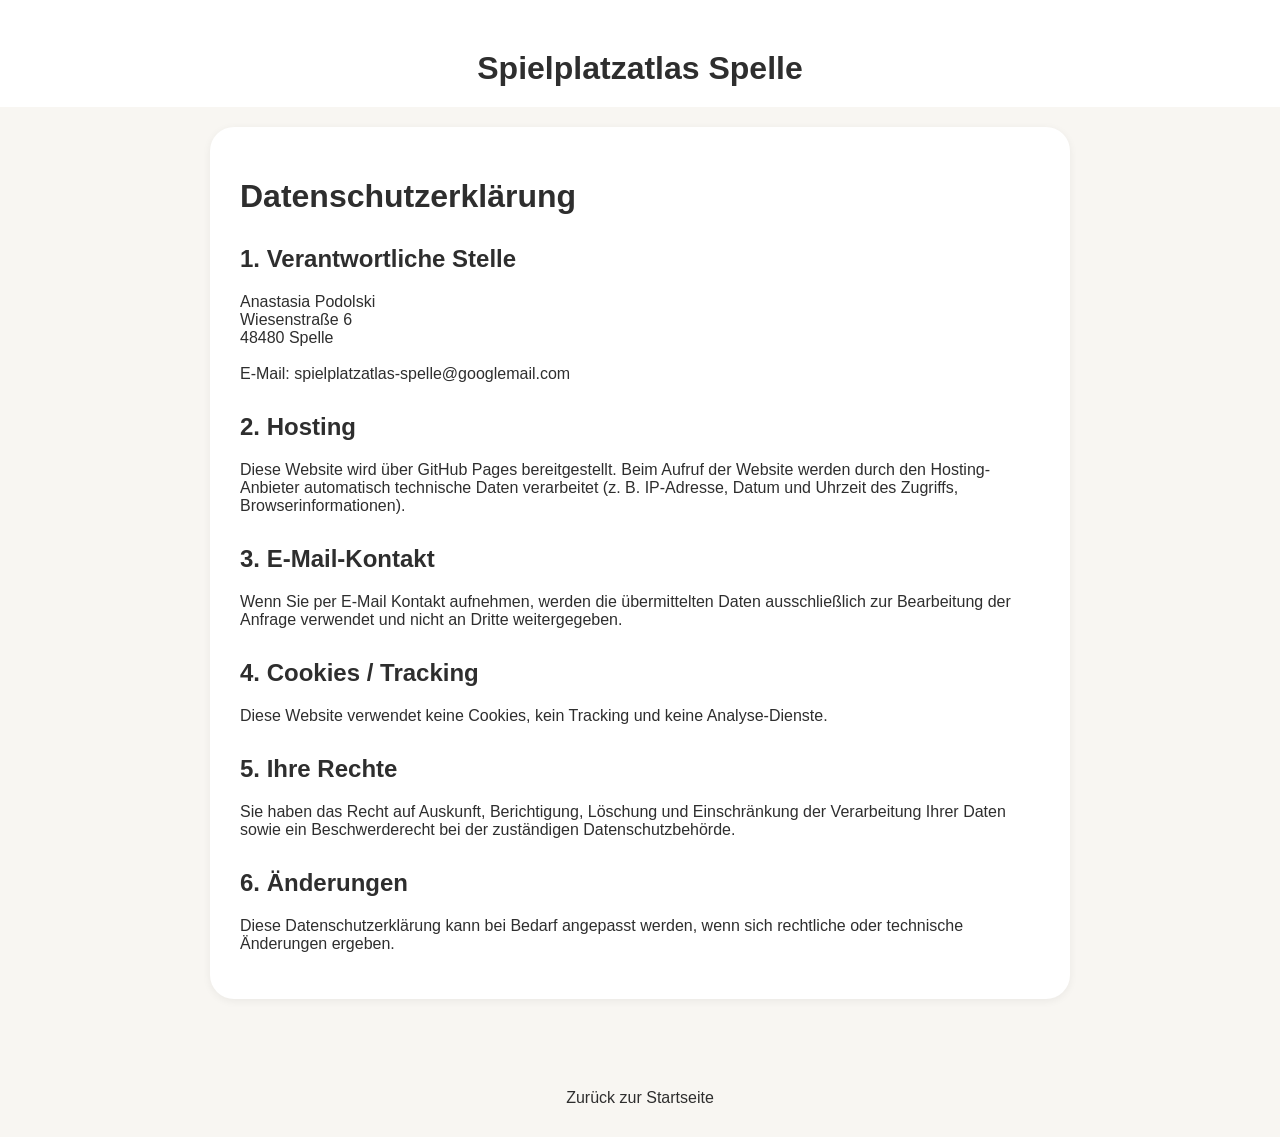
==== datenschutz.html @ 929f69ef "Update datenschutz.html" ====
<!DOCTYPE html><html lang="de">
<head>
<meta charset="UTF-8">
<meta name="viewport" content="width=device-width, initial-scale=1.0">
<title>Datenschutz | Spielplatzatlas Spelle</title><style>
body {
  margin: 0;
  font-family: Arial, sans-serif;
  background: #f8f6f2;
  color: #2e2e2e;
}

.hero {
  text-align: center;
  padding: 50px 20px 20px;
  background: white;
}

.hero h1 {
  margin: 0;
}

.cards {
  max-width: 900px;
  margin: 0 auto;
  padding: 20px;
  box-sizing: border-box;
}

.card {
  background: white;
  border-radius: 24px;
  padding: 30px;
  box-shadow: 0 2px 8px rgba(0,0,0,0.06);
  margin-bottom: 40px;
}

h2 {
  margin-top: 30px;
}

a {
  color: #2e2e2e;
}

.footer {
  text-align: center;
  padding: 30px;
}

.footer a {
  text-decoration: none;
  margin: 0 10px;
}
</style></head><body><div class="hero">
  <h1>Spielplatzatlas Spelle</h1>
</div><div class="cards">
  <div class="card"><h1>Datenschutzerklärung</h1>

<h2>1. Verantwortliche Stelle</h2>
<p>
  Anastasia Podolski<br>
  Wiesenstraße 6<br>
  48480 Spelle<br><br>
  E-Mail: spielplatzatlas-spelle@googlemail.com
</p>

<h2>2. Hosting</h2>
<p>
  Diese Website wird über GitHub Pages bereitgestellt. Beim Aufruf der Website werden durch den Hosting-Anbieter automatisch technische Daten verarbeitet (z. B. IP-Adresse, Datum und Uhrzeit des Zugriffs, Browserinformationen).
</p>

<h2>3. E-Mail-Kontakt</h2>
<p>
  Wenn Sie per E-Mail Kontakt aufnehmen, werden die übermittelten Daten ausschließlich zur Bearbeitung der Anfrage verwendet und nicht an Dritte weitergegeben.
</p>

<h2>4. Cookies / Tracking</h2>
<p>
  Diese Website verwendet keine Cookies, kein Tracking und keine Analyse-Dienste.
</p>

<h2>5. Ihre Rechte</h2>
<p>
  Sie haben das Recht auf Auskunft, Berichtigung, Löschung und Einschränkung der Verarbeitung Ihrer Daten sowie ein Beschwerderecht bei der zuständigen Datenschutzbehörde.
</p>

<h2>6. Änderungen</h2>
<p>
  Diese Datenschutzerklärung kann bei Bedarf angepasst werden, wenn sich rechtliche oder technische Änderungen ergeben.
</p>

  </div>
</div><div class="footer">
  <a href="index.html">Zurück zur Startseite</a>
</div></body>
</html>
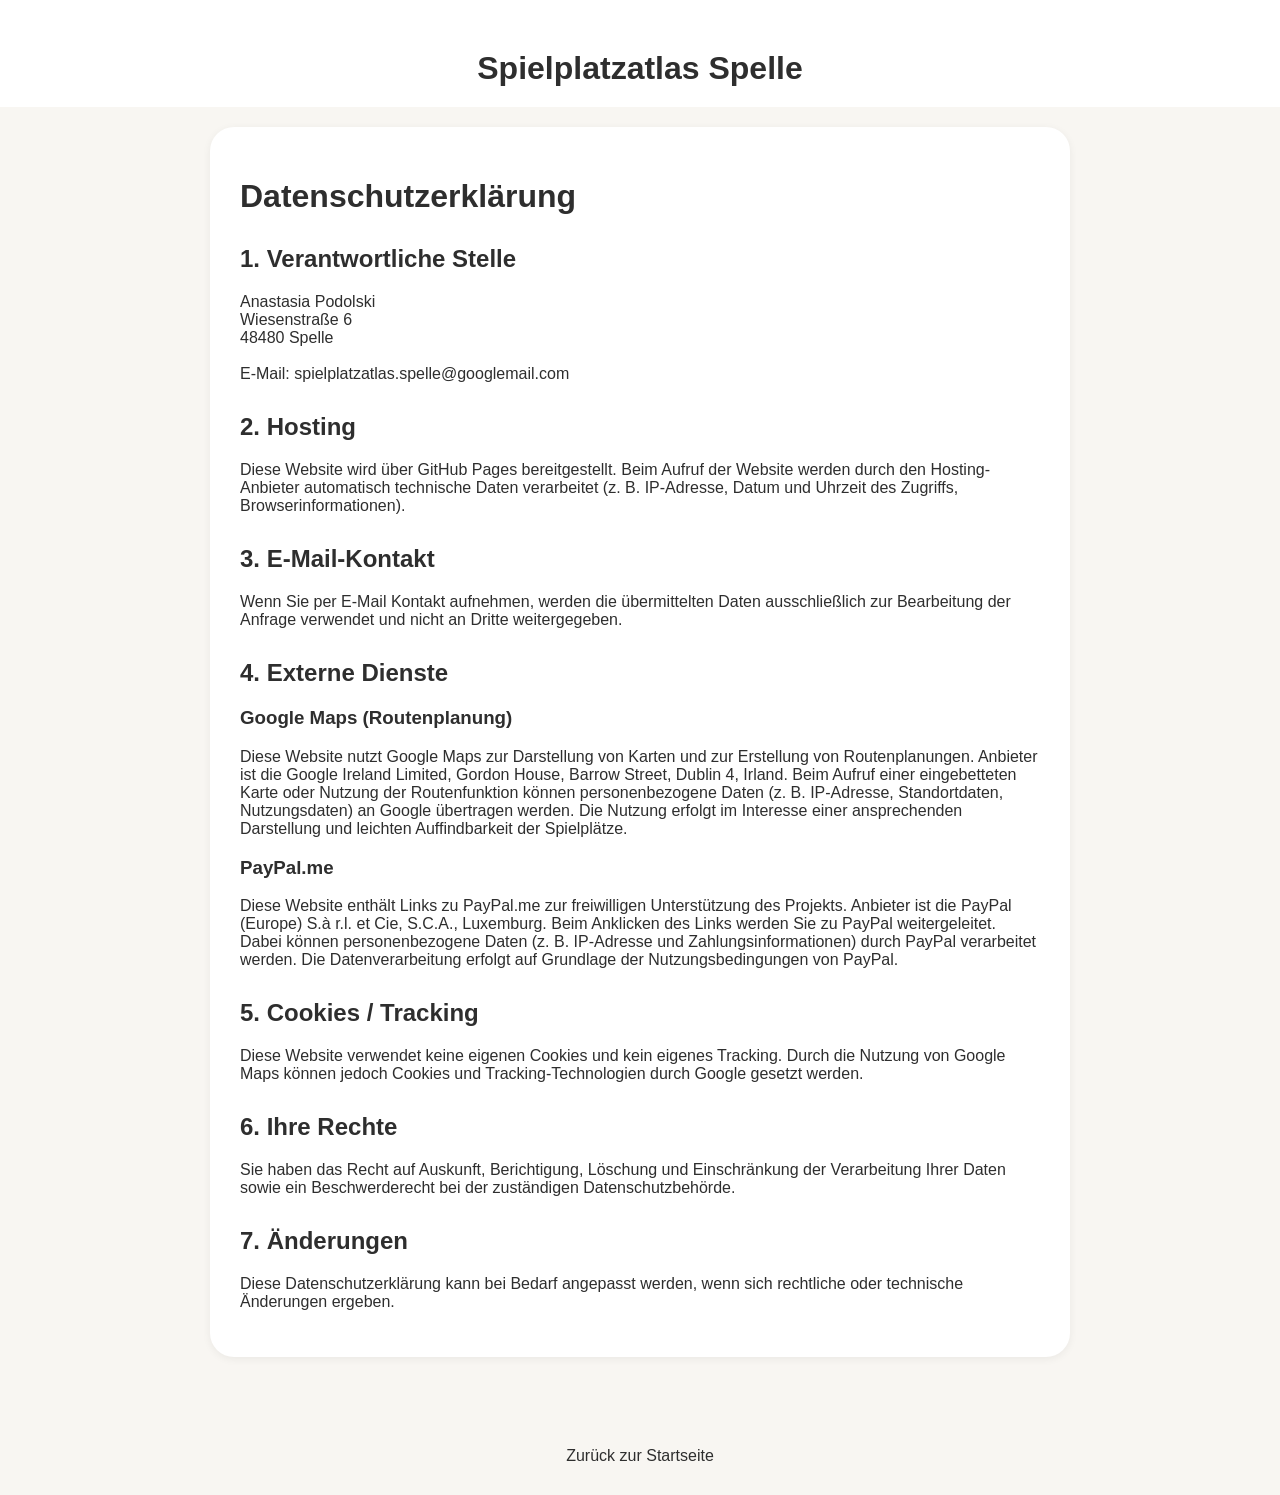
==== commit a893ebd6: "Add files via upload" ====
--- a/datenschutz.html
+++ b/datenschutz.html
@@ -2,7 +2,8 @@
 <head>
 <meta charset="UTF-8">
 <meta name="viewport" content="width=device-width, initial-scale=1.0">
-<title>Datenschutz | Spielplatzatlas Spelle</title><style>
+<title>Datenschutz | Spielplatzatlas Spelle</title>
+<style>
 body {
   margin: 0;
   font-family: Arial, sans-serif;
@@ -52,46 +53,75 @@
   text-decoration: none;
   margin: 0 10px;
 }
-</style></head><body><div class="hero">
+</style>
+</head>
+
+<body>
+
+<div class="hero">
   <h1>Spielplatzatlas Spelle</h1>
-</div><div class="cards">
-  <div class="card"><h1>Datenschutzerklärung</h1>
+</div>
 
-<h2>1. Verantwortliche Stelle</h2>
-<p>
-  Anastasia Podolski<br>
-  Wiesenstraße 6<br>
-  48480 Spelle<br><br>
-  E-Mail: spielplatzatlas-spelle@googlemail.com
-</p>
+<div class="cards">
+  <div class="card">
 
-<h2>2. Hosting</h2>
-<p>
-  Diese Website wird über GitHub Pages bereitgestellt. Beim Aufruf der Website werden durch den Hosting-Anbieter automatisch technische Daten verarbeitet (z. B. IP-Adresse, Datum und Uhrzeit des Zugriffs, Browserinformationen).
-</p>
+    <h1>Datenschutzerklärung</h1>
 
-<h2>3. E-Mail-Kontakt</h2>
-<p>
-  Wenn Sie per E-Mail Kontakt aufnehmen, werden die übermittelten Daten ausschließlich zur Bearbeitung der Anfrage verwendet und nicht an Dritte weitergegeben.
-</p>
+    <h2>1. Verantwortliche Stelle</h2>
+    <p>
+      Anastasia Podolski<br>
+      Wiesenstraße 6<br>
+      48480 Spelle<br><br>
+      E-Mail: spielplatzatlas.spelle@googlemail.com
+    </p>
 
-<h2>4. Cookies / Tracking</h2>
-<p>
-  Diese Website verwendet keine Cookies, kein Tracking und keine Analyse-Dienste.
-</p>
+    <h2>2. Hosting</h2>
+    <p>
+      Diese Website wird über GitHub Pages bereitgestellt. Beim Aufruf der Website werden durch den Hosting-Anbieter automatisch technische Daten verarbeitet (z. B. IP-Adresse, Datum und Uhrzeit des Zugriffs, Browserinformationen).
+    </p>
 
-<h2>5. Ihre Rechte</h2>
-<p>
-  Sie haben das Recht auf Auskunft, Berichtigung, Löschung und Einschränkung der Verarbeitung Ihrer Daten sowie ein Beschwerderecht bei der zuständigen Datenschutzbehörde.
-</p>
+    <h2>3. E-Mail-Kontakt</h2>
+    <p>
+      Wenn Sie per E-Mail Kontakt aufnehmen, werden die übermittelten Daten ausschließlich zur Bearbeitung der Anfrage verwendet und nicht an Dritte weitergegeben.
+    </p>
 
-<h2>6. Änderungen</h2>
-<p>
-  Diese Datenschutzerklärung kann bei Bedarf angepasst werden, wenn sich rechtliche oder technische Änderungen ergeben.
-</p>
+    <h2>4. Externe Dienste</h2>
+
+    <h3>Google Maps (Routenplanung)</h3>
+    <p>
+      Diese Website nutzt Google Maps zur Darstellung von Karten und zur Erstellung von Routenplanungen. Anbieter ist die Google Ireland Limited, Gordon House, Barrow Street, Dublin 4, Irland.
+      Beim Aufruf einer eingebetteten Karte oder Nutzung der Routenfunktion können personenbezogene Daten (z. B. IP-Adresse, Standortdaten, Nutzungsdaten) an Google übertragen werden.
+      Die Nutzung erfolgt im Interesse einer ansprechenden Darstellung und leichten Auffindbarkeit der Spielplätze.
+    </p>
+
+    <h3>PayPal.me</h3>
+    <p>
+      Diese Website enthält Links zu PayPal.me zur freiwilligen Unterstützung des Projekts. Anbieter ist die PayPal (Europe) S.à r.l. et Cie, S.C.A., Luxemburg.
+      Beim Anklicken des Links werden Sie zu PayPal weitergeleitet. Dabei können personenbezogene Daten (z. B. IP-Adresse und Zahlungsinformationen) durch PayPal verarbeitet werden.
+      Die Datenverarbeitung erfolgt auf Grundlage der Nutzungsbedingungen von PayPal.
+    </p>
+
+    <h2>5. Cookies / Tracking</h2>
+    <p>
+      Diese Website verwendet keine eigenen Cookies und kein eigenes Tracking. Durch die Nutzung von Google Maps können jedoch Cookies und Tracking-Technologien durch Google gesetzt werden.
+    </p>
+
+    <h2>6. Ihre Rechte</h2>
+    <p>
+      Sie haben das Recht auf Auskunft, Berichtigung, Löschung und Einschränkung der Verarbeitung Ihrer Daten sowie ein Beschwerderecht bei der zuständigen Datenschutzbehörde.
+    </p>
+
+    <h2>7. Änderungen</h2>
+    <p>
+      Diese Datenschutzerklärung kann bei Bedarf angepasst werden, wenn sich rechtliche oder technische Änderungen ergeben.
+    </p>
 
   </div>
-</div><div class="footer">
+</div>
+
+<div class="footer">
   <a href="index.html">Zurück zur Startseite</a>
-</div></body>
+</div>
+
+</body>
 </html>
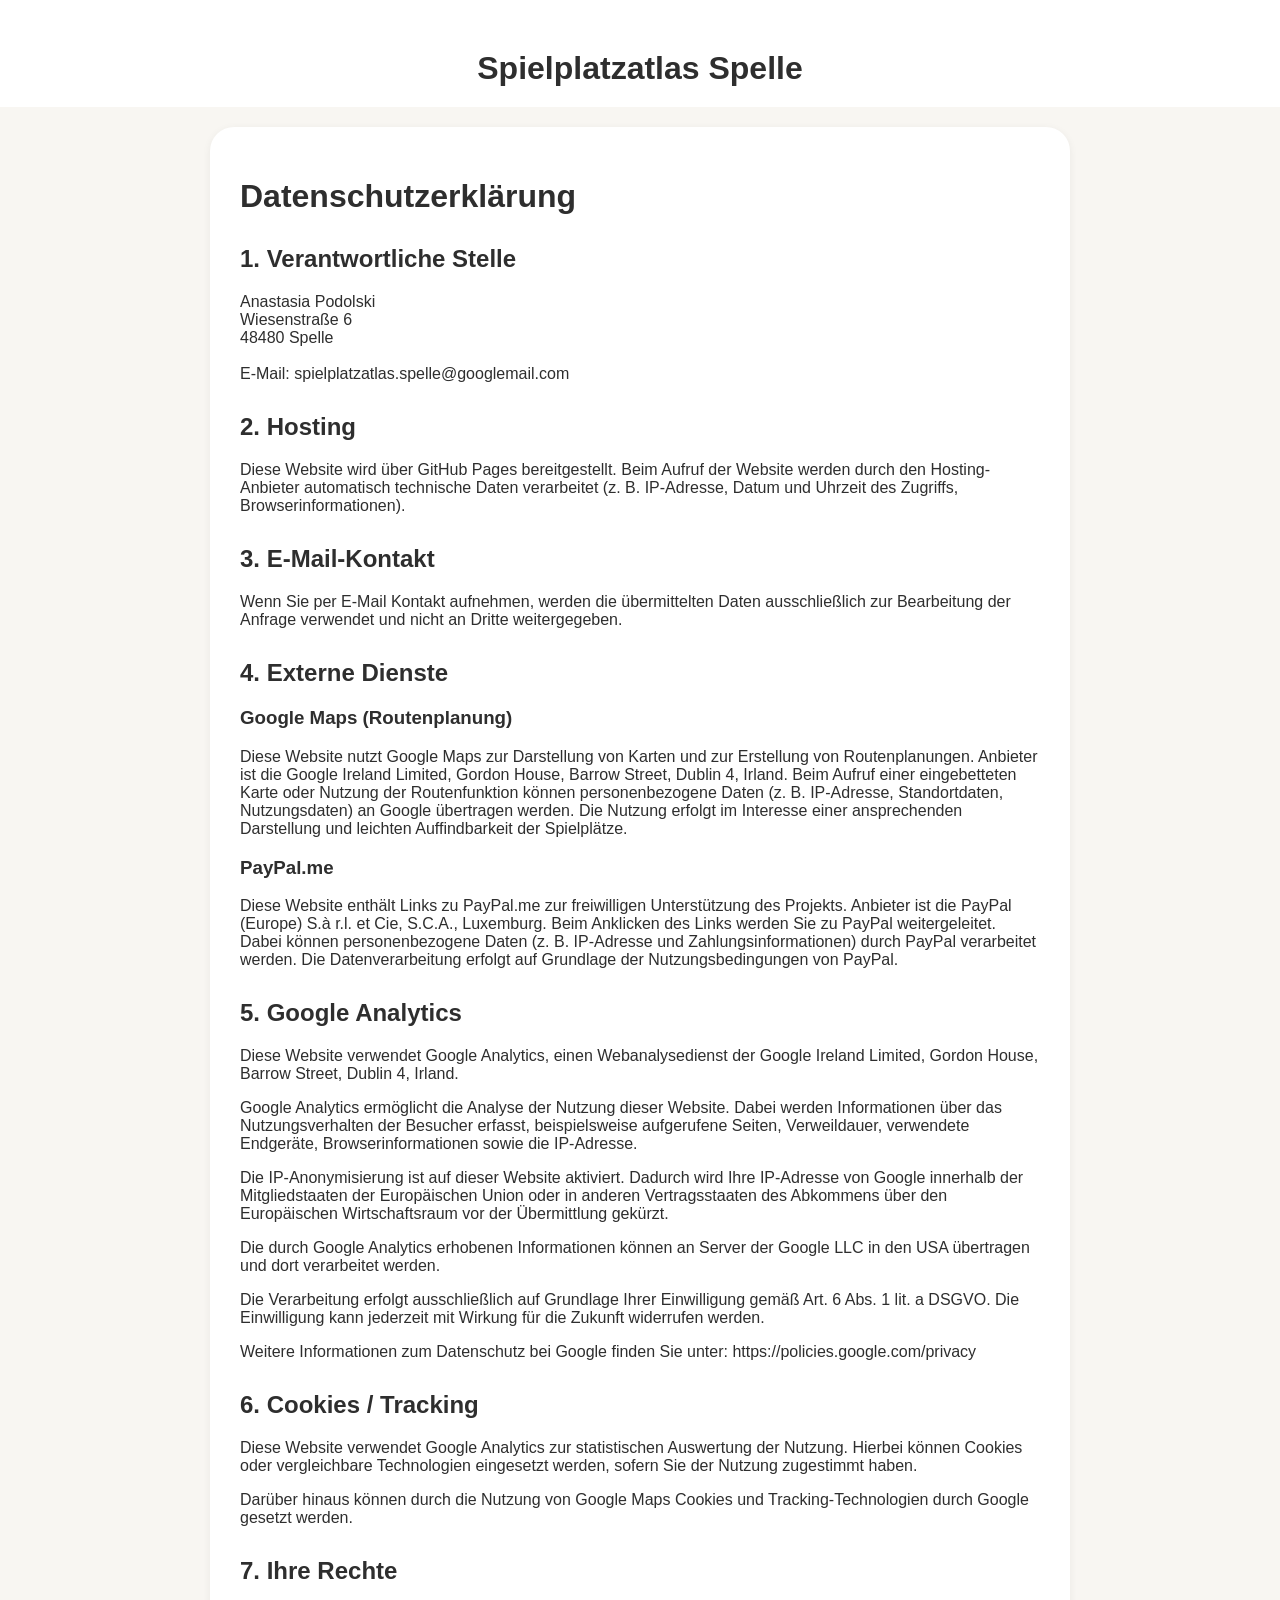
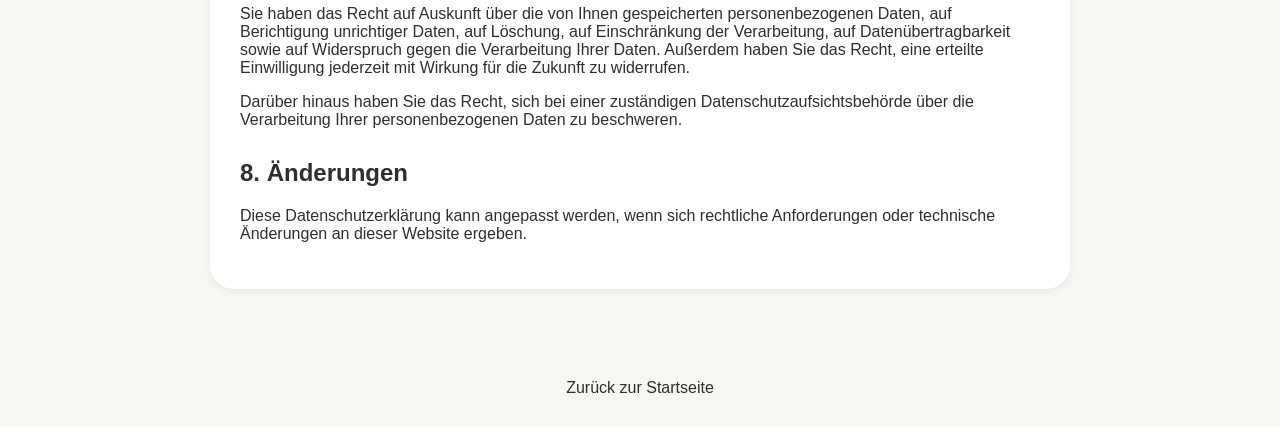
==== commit 5fbfcf88: "Add files via upload Das schutzerklärung ergänzt und Google Analytics" ====
--- a/datenschutz.html
+++ b/datenschutz.html
@@ -101,20 +101,54 @@
       Die Datenverarbeitung erfolgt auf Grundlage der Nutzungsbedingungen von PayPal.
     </p>
 
-    <h2>5. Cookies / Tracking</h2>
-    <p>
-      Diese Website verwendet keine eigenen Cookies und kein eigenes Tracking. Durch die Nutzung von Google Maps können jedoch Cookies und Tracking-Technologien durch Google gesetzt werden.
-    </p>
+    <h2>5. Google Analytics</h2>
+<p>
+  Diese Website verwendet Google Analytics, einen Webanalysedienst der Google Ireland Limited, Gordon House, Barrow Street, Dublin 4, Irland.
+</p>
 
-    <h2>6. Ihre Rechte</h2>
-    <p>
-      Sie haben das Recht auf Auskunft, Berichtigung, Löschung und Einschränkung der Verarbeitung Ihrer Daten sowie ein Beschwerderecht bei der zuständigen Datenschutzbehörde.
-    </p>
+<p>
+  Google Analytics ermöglicht die Analyse der Nutzung dieser Website. Dabei werden Informationen über das Nutzungsverhalten der Besucher erfasst, beispielsweise aufgerufene Seiten, Verweildauer, verwendete Endgeräte, Browserinformationen sowie die IP-Adresse.
+</p>
 
-    <h2>7. Änderungen</h2>
-    <p>
-      Diese Datenschutzerklärung kann bei Bedarf angepasst werden, wenn sich rechtliche oder technische Änderungen ergeben.
-    </p>
+<p>
+  Die IP-Anonymisierung ist auf dieser Website aktiviert. Dadurch wird Ihre IP-Adresse von Google innerhalb der Mitgliedstaaten der Europäischen Union oder in anderen Vertragsstaaten des Abkommens über den Europäischen Wirtschaftsraum vor der Übermittlung gekürzt.
+</p>
+
+<p>
+  Die durch Google Analytics erhobenen Informationen können an Server der Google LLC in den USA übertragen und dort verarbeitet werden.
+</p>
+
+<p>
+  Die Verarbeitung erfolgt ausschließlich auf Grundlage Ihrer Einwilligung gemäß Art. 6 Abs. 1 lit. a DSGVO. Die Einwilligung kann jederzeit mit Wirkung für die Zukunft widerrufen werden.
+</p>
+
+<p>
+  Weitere Informationen zum Datenschutz bei Google finden Sie unter:
+  https://policies.google.com/privacy
+</p>
+
+<h2>6. Cookies / Tracking</h2>
+<p>
+  Diese Website verwendet Google Analytics zur statistischen Auswertung der Nutzung. Hierbei können Cookies oder vergleichbare Technologien eingesetzt werden, sofern Sie der Nutzung zugestimmt haben.
+</p>
+
+<p>
+  Darüber hinaus können durch die Nutzung von Google Maps Cookies und Tracking-Technologien durch Google gesetzt werden.
+</p>
+
+<h2>7. Ihre Rechte</h2>
+<p>
+  Sie haben das Recht auf Auskunft über die von Ihnen gespeicherten personenbezogenen Daten, auf Berichtigung unrichtiger Daten, auf Löschung, auf Einschränkung der Verarbeitung, auf Datenübertragbarkeit sowie auf Widerspruch gegen die Verarbeitung Ihrer Daten. Außerdem haben Sie das Recht, eine erteilte Einwilligung jederzeit mit Wirkung für die Zukunft zu widerrufen.
+</p>
+
+<p>
+  Darüber hinaus haben Sie das Recht, sich bei einer zuständigen Datenschutzaufsichtsbehörde über die Verarbeitung Ihrer personenbezogenen Daten zu beschweren.
+</p>
+
+<h2>8. Änderungen</h2>
+<p>
+  Diese Datenschutzerklärung kann angepasst werden, wenn sich rechtliche Anforderungen oder technische Änderungen an dieser Website ergeben.
+</p>
 
   </div>
 </div>
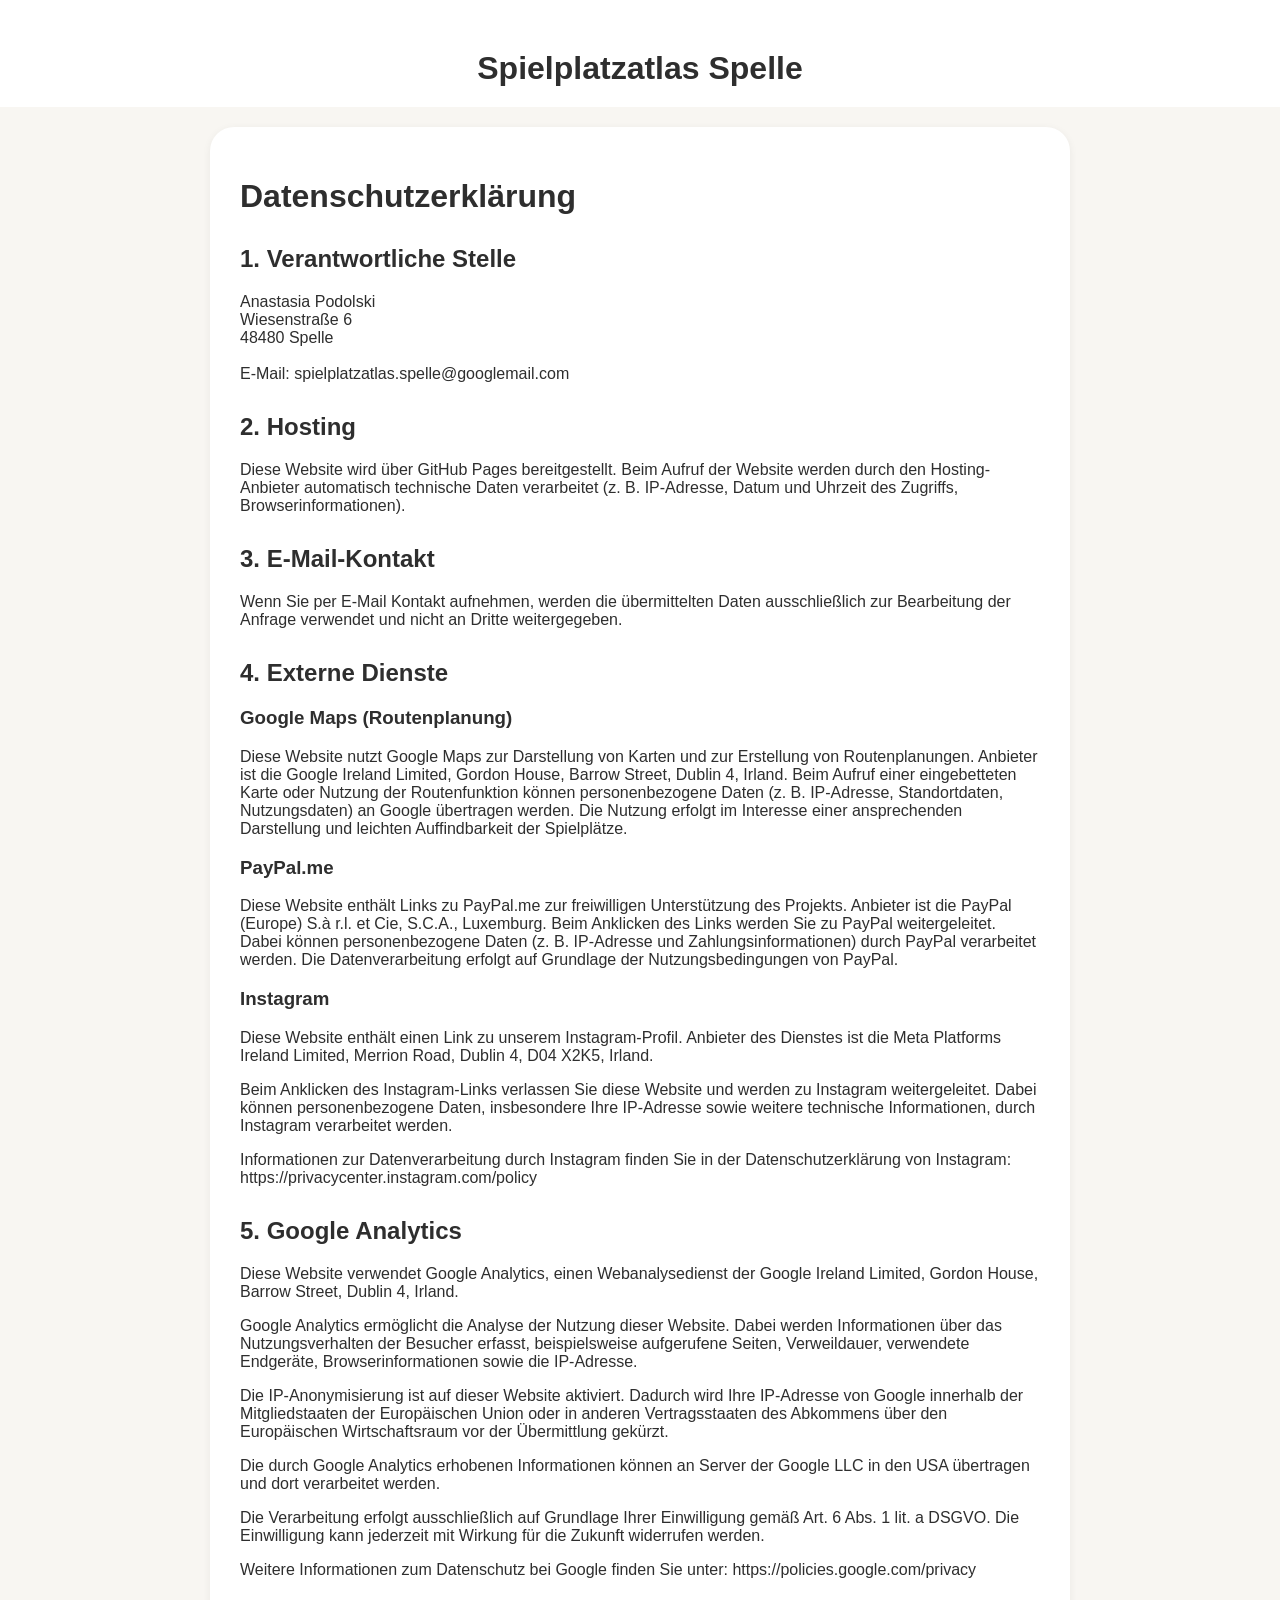
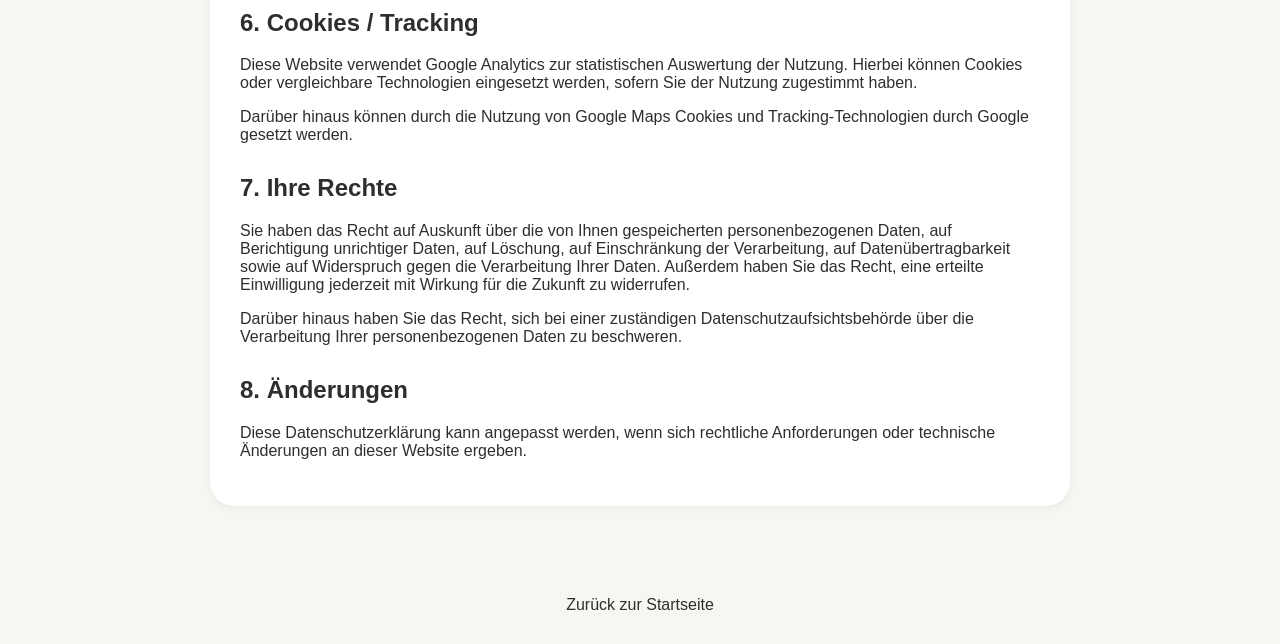
==== commit 8752257f: "Add files via upload Instagram Verlinkung" ====
--- a/datenschutz.html
+++ b/datenschutz.html
@@ -100,6 +100,26 @@
       Beim Anklicken des Links werden Sie zu PayPal weitergeleitet. Dabei können personenbezogene Daten (z. B. IP-Adresse und Zahlungsinformationen) durch PayPal verarbeitet werden.
       Die Datenverarbeitung erfolgt auf Grundlage der Nutzungsbedingungen von PayPal.
     </p>
+    
+    <h3>Instagram</h3>
+<p>
+  Diese Website enthält einen Link zu unserem Instagram-Profil.
+  Anbieter des Dienstes ist die Meta Platforms Ireland Limited,
+  Merrion Road, Dublin 4, D04 X2K5, Irland.
+</p>
+
+<p>
+  Beim Anklicken des Instagram-Links verlassen Sie diese Website
+  und werden zu Instagram weitergeleitet. Dabei können personenbezogene
+  Daten, insbesondere Ihre IP-Adresse sowie weitere technische Informationen,
+  durch Instagram verarbeitet werden.
+</p>
+
+<p>
+  Informationen zur Datenverarbeitung durch Instagram finden Sie in der
+  Datenschutzerklärung von Instagram:
+  https://privacycenter.instagram.com/policy
+</p>
 
     <h2>5. Google Analytics</h2>
 <p>
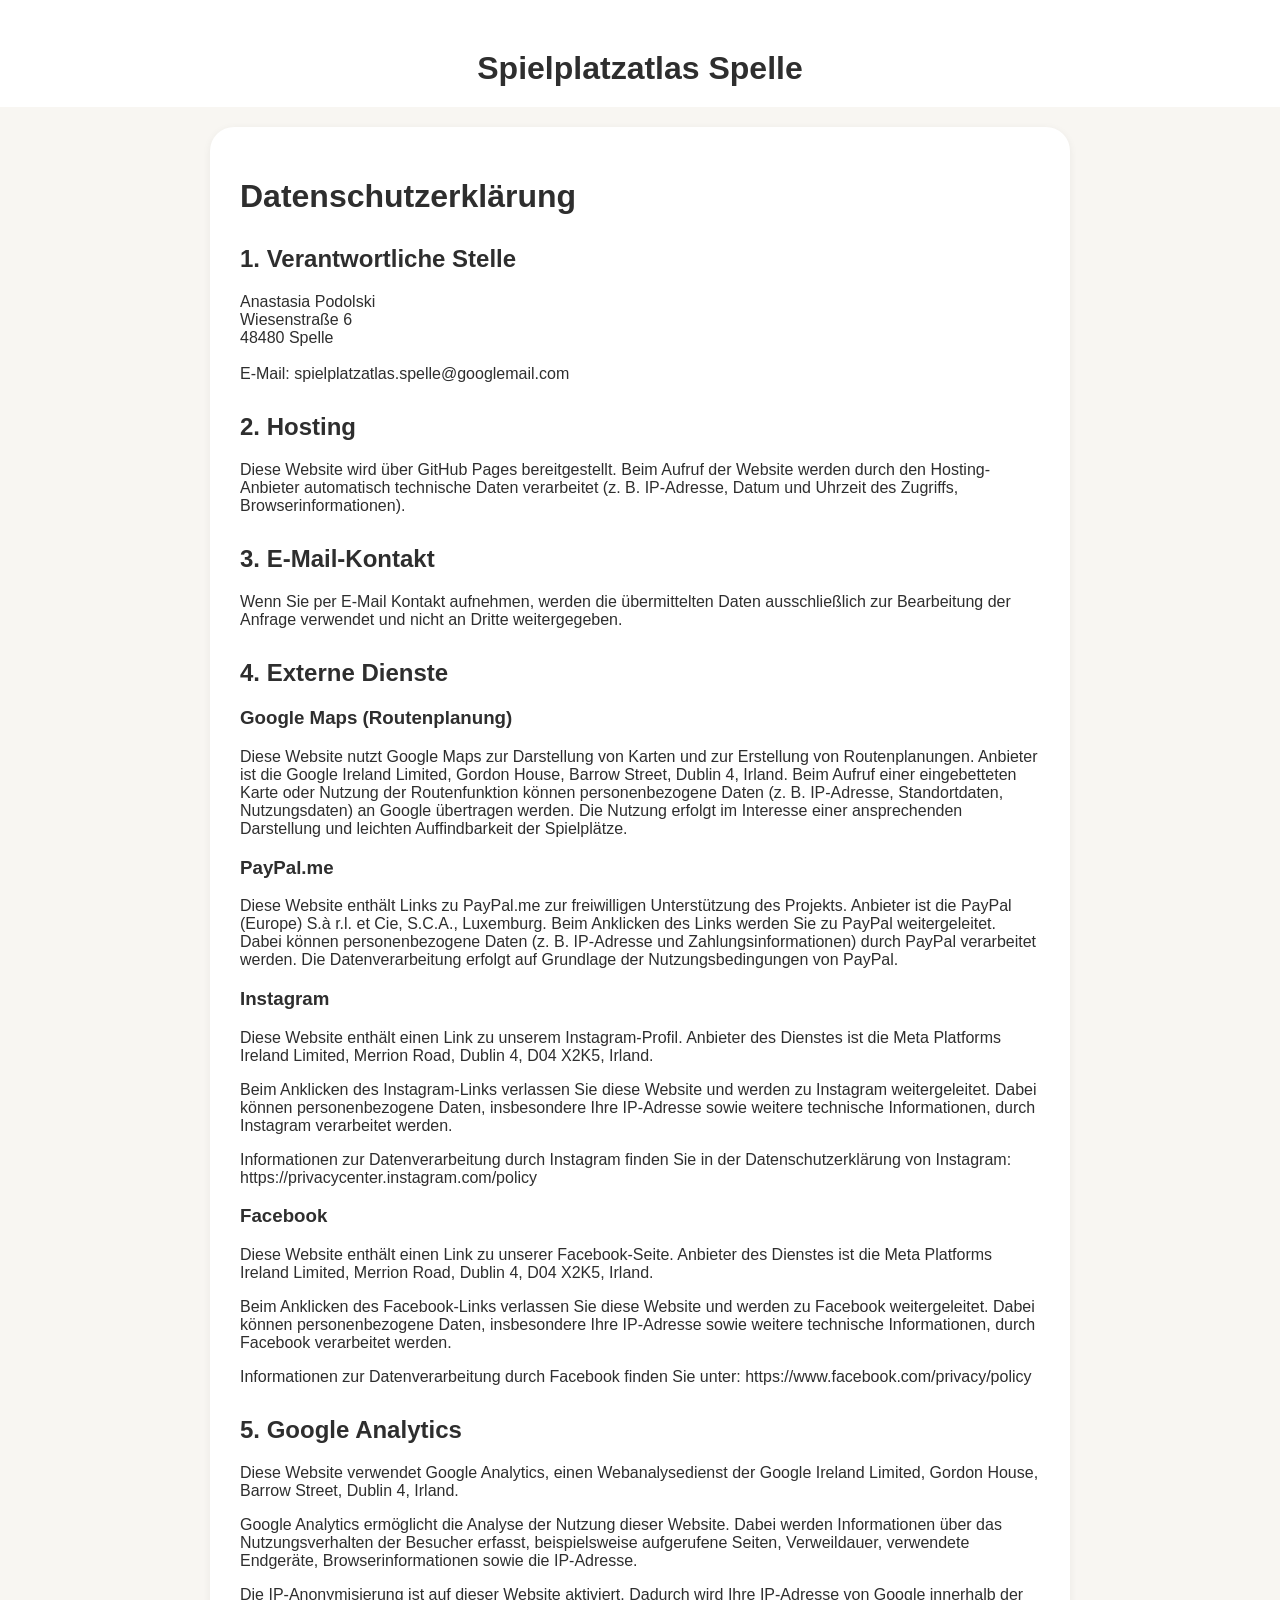
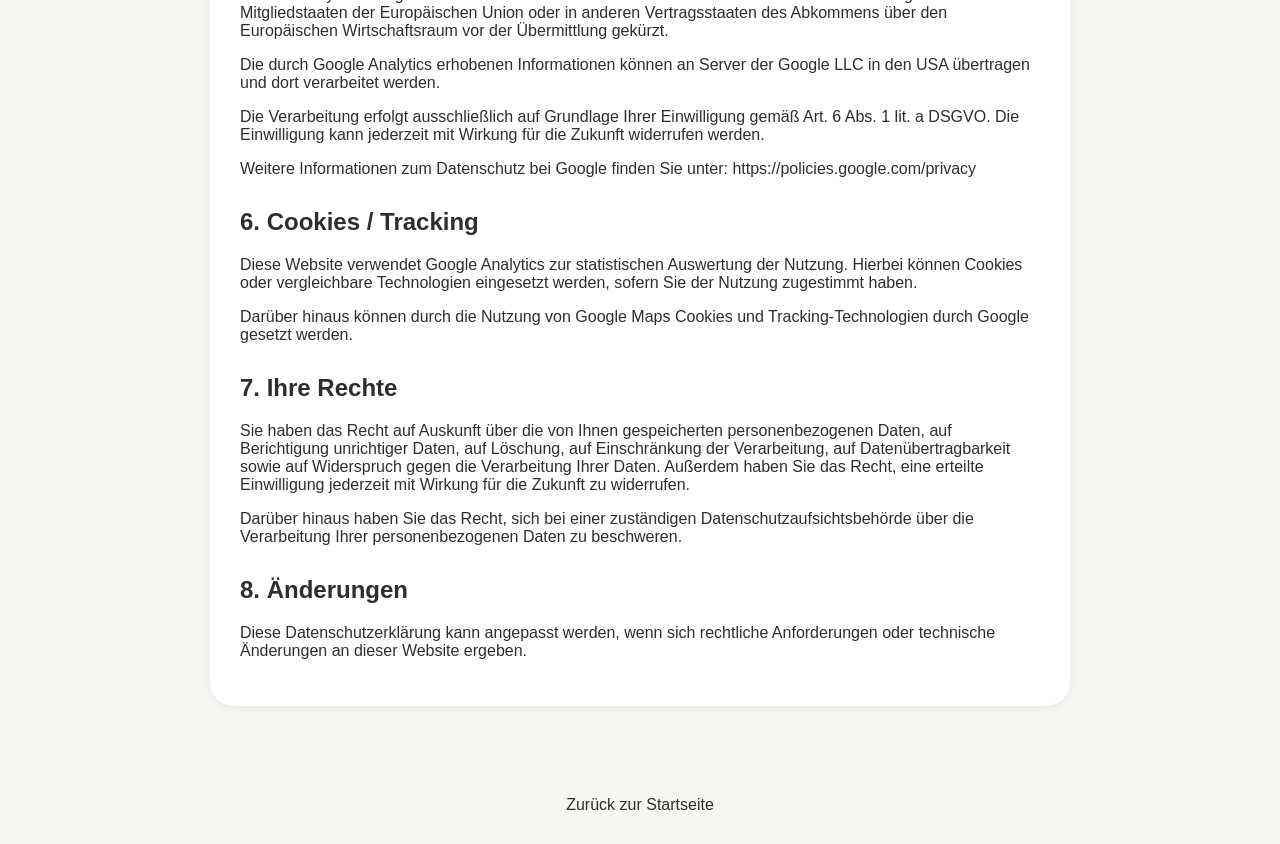
==== commit 10a9b7bc: "Add files via upload Facebook" ====
--- a/datenschutz.html
+++ b/datenschutz.html
@@ -121,6 +121,25 @@
   https://privacycenter.instagram.com/policy
 </p>
 
+<h3>Facebook</h3>
+<p>
+  Diese Website enthält einen Link zu unserer Facebook-Seite.
+  Anbieter des Dienstes ist die Meta Platforms Ireland Limited,
+  Merrion Road, Dublin 4, D04 X2K5, Irland.
+</p>
+
+<p>
+  Beim Anklicken des Facebook-Links verlassen Sie diese Website
+  und werden zu Facebook weitergeleitet. Dabei können personenbezogene
+  Daten, insbesondere Ihre IP-Adresse sowie weitere technische Informationen,
+  durch Facebook verarbeitet werden.
+</p>
+
+<p>
+  Informationen zur Datenverarbeitung durch Facebook finden Sie unter:
+  https://www.facebook.com/privacy/policy
+</p>
+
     <h2>5. Google Analytics</h2>
 <p>
   Diese Website verwendet Google Analytics, einen Webanalysedienst der Google Ireland Limited, Gordon House, Barrow Street, Dublin 4, Irland.
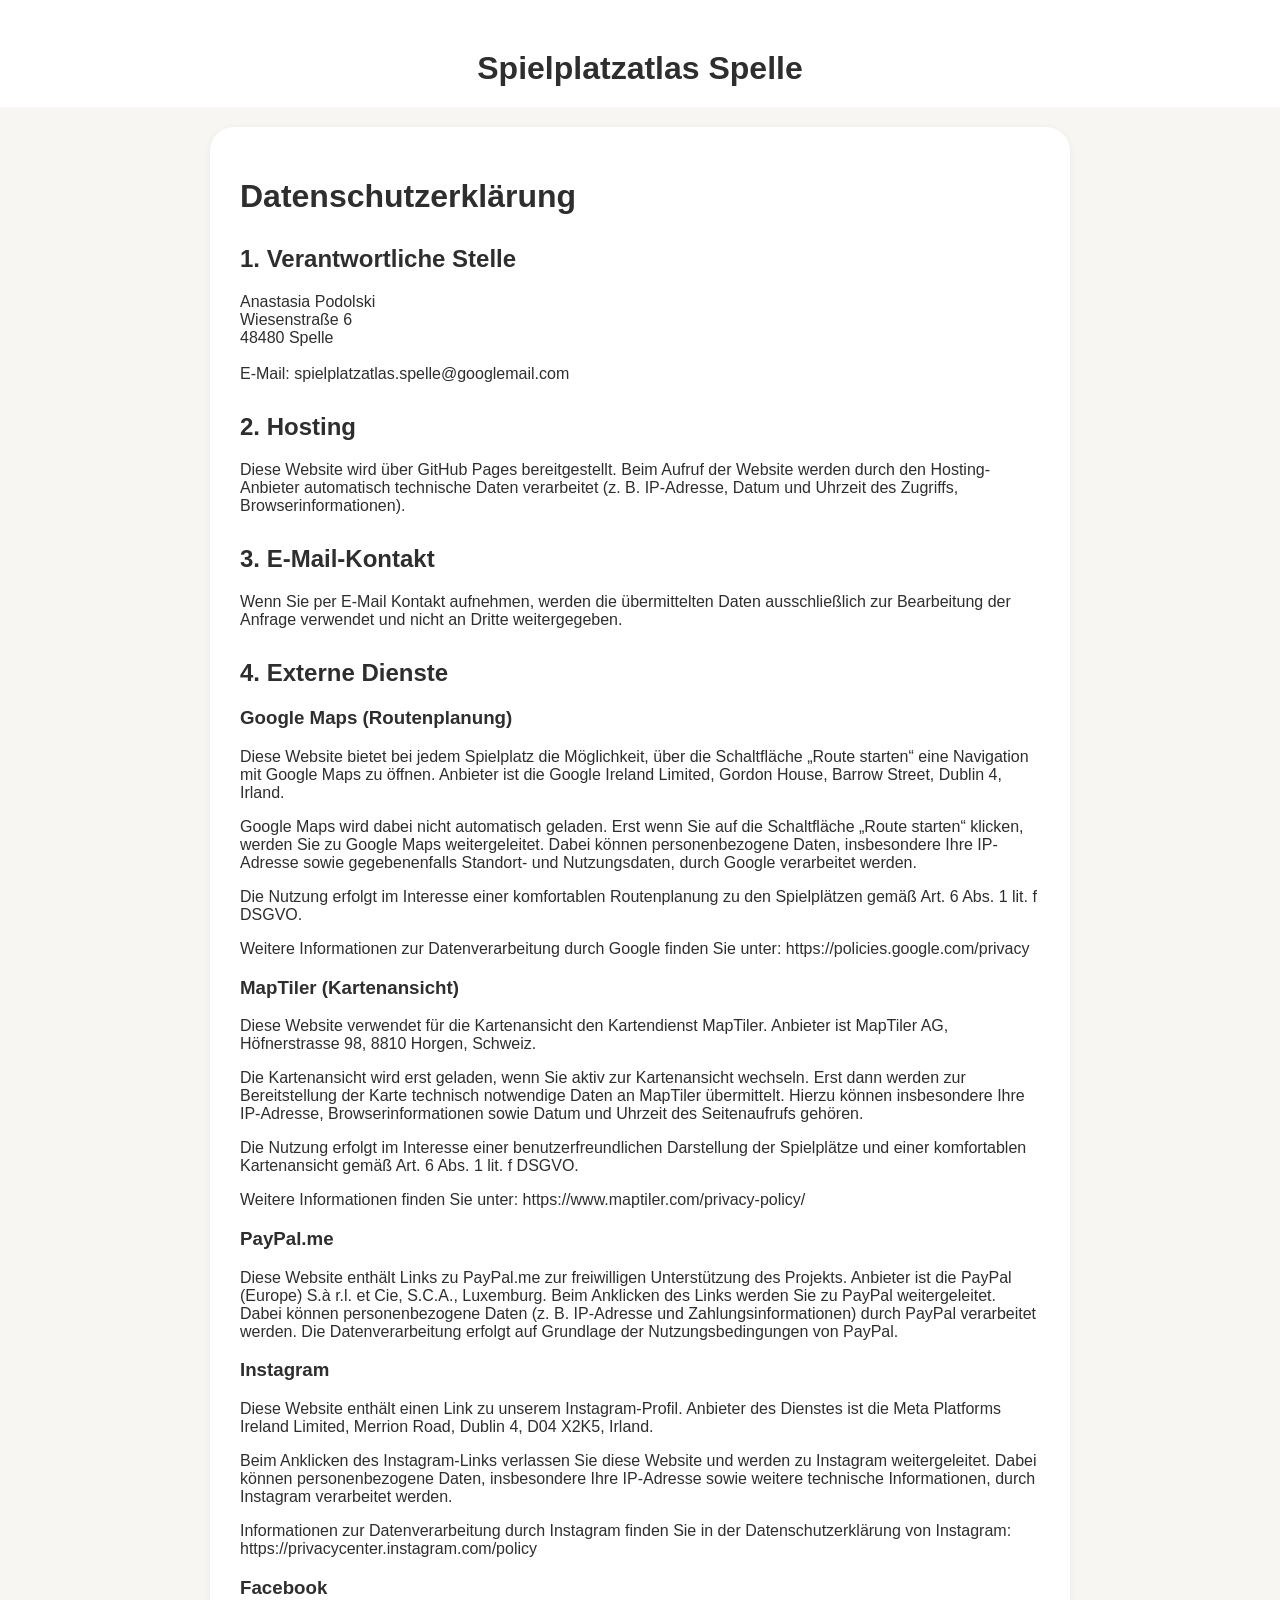
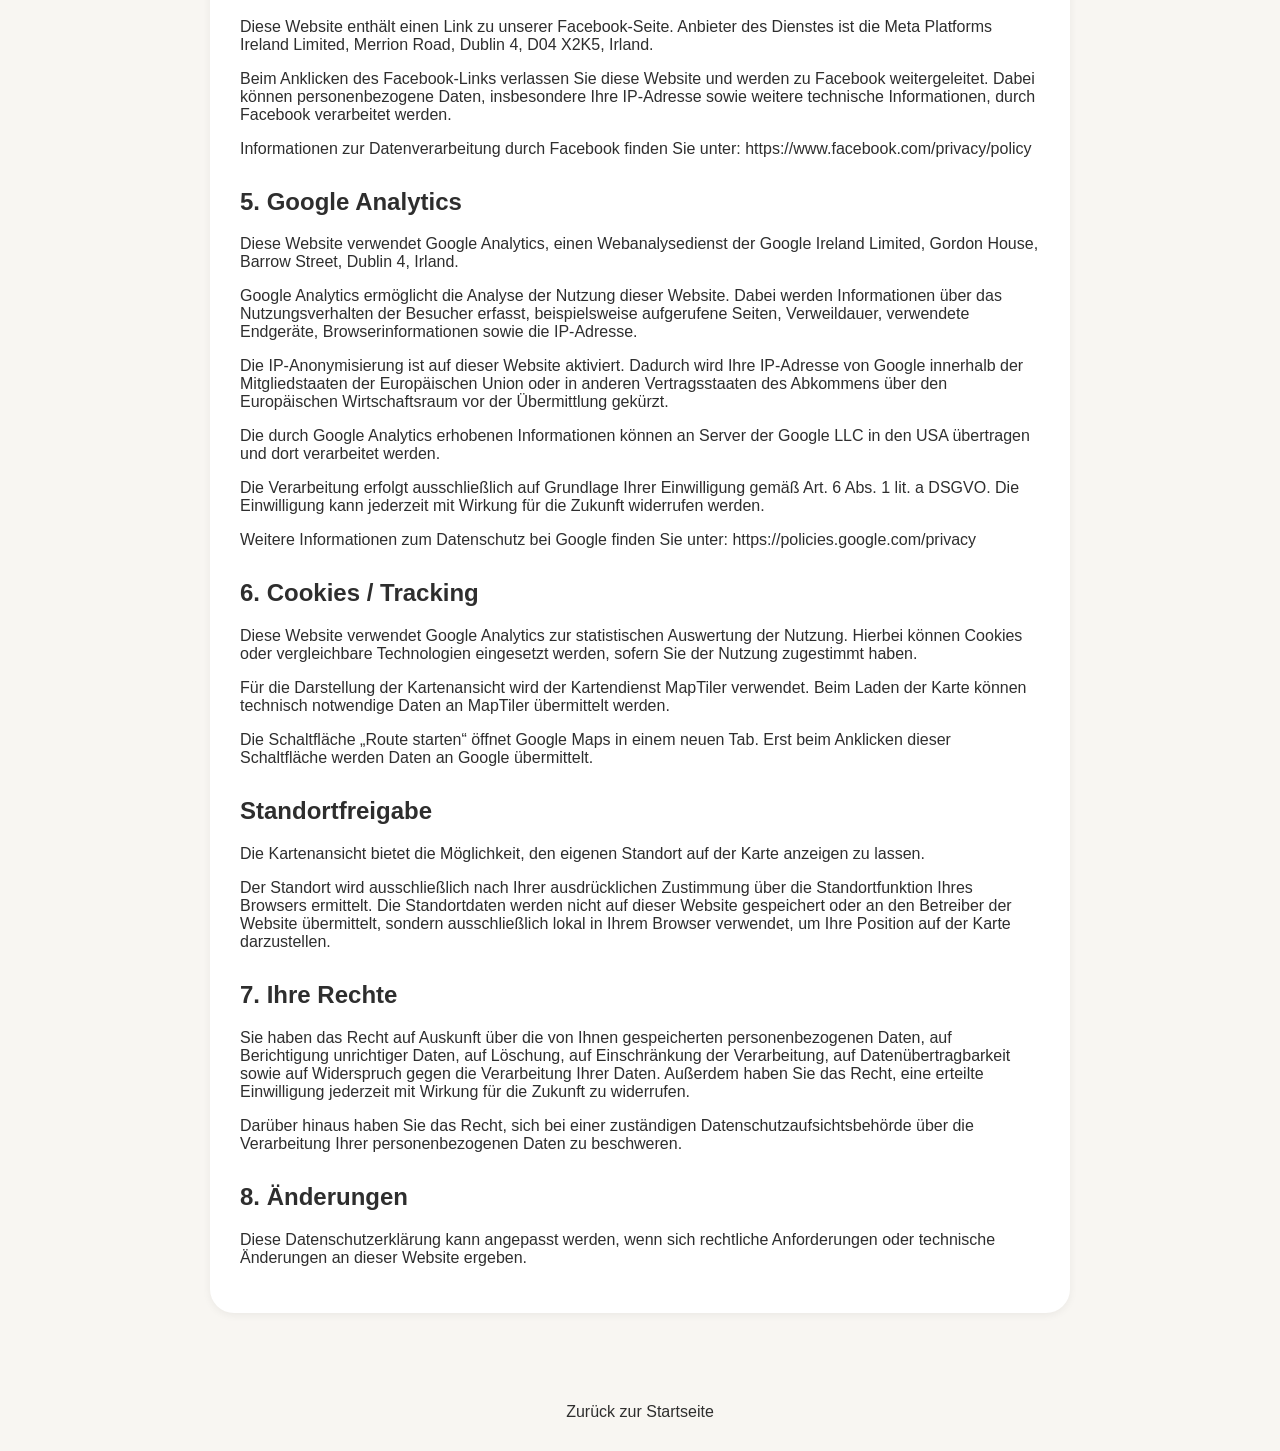
==== commit 6cd9494b: "Add files via upload" ====
--- a/datenschutz.html
+++ b/datenschutz.html
@@ -88,11 +88,55 @@
     <h2>4. Externe Dienste</h2>
 
     <h3>Google Maps (Routenplanung)</h3>
-    <p>
-      Diese Website nutzt Google Maps zur Darstellung von Karten und zur Erstellung von Routenplanungen. Anbieter ist die Google Ireland Limited, Gordon House, Barrow Street, Dublin 4, Irland.
-      Beim Aufruf einer eingebetteten Karte oder Nutzung der Routenfunktion können personenbezogene Daten (z. B. IP-Adresse, Standortdaten, Nutzungsdaten) an Google übertragen werden.
-      Die Nutzung erfolgt im Interesse einer ansprechenden Darstellung und leichten Auffindbarkeit der Spielplätze.
-    </p>
+
+<p>
+Diese Website bietet bei jedem Spielplatz die Möglichkeit, über die Schaltfläche
+„Route starten“ eine Navigation mit Google Maps zu öffnen. Anbieter ist die
+Google Ireland Limited, Gordon House, Barrow Street, Dublin 4, Irland.
+</p>
+
+<p>
+Google Maps wird dabei nicht automatisch geladen. Erst wenn Sie auf die
+Schaltfläche „Route starten“ klicken, werden Sie zu Google Maps
+weitergeleitet. Dabei können personenbezogene Daten, insbesondere Ihre
+IP-Adresse sowie gegebenenfalls Standort- und Nutzungsdaten, durch Google
+verarbeitet werden.
+</p>
+
+<p>
+Die Nutzung erfolgt im Interesse einer komfortablen Routenplanung zu den
+Spielplätzen gemäß Art. 6 Abs. 1 lit. f DSGVO.
+</p>
+
+<p>
+Weitere Informationen zur Datenverarbeitung durch Google finden Sie unter:
+https://policies.google.com/privacy
+</p>
+    
+    <h3>MapTiler (Kartenansicht)</h3>
+
+<p>
+Diese Website verwendet für die Kartenansicht den Kartendienst MapTiler.
+Anbieter ist MapTiler AG, Höfnerstrasse 98, 8810 Horgen, Schweiz.
+</p>
+
+<p>
+Die Kartenansicht wird erst geladen, wenn Sie aktiv zur Kartenansicht
+wechseln. Erst dann werden zur Bereitstellung der Karte technisch notwendige
+Daten an MapTiler übermittelt. Hierzu können insbesondere Ihre IP-Adresse,
+Browserinformationen sowie Datum und Uhrzeit des Seitenaufrufs gehören.
+</p>
+
+<p>
+Die Nutzung erfolgt im Interesse einer benutzerfreundlichen Darstellung
+der Spielplätze und einer komfortablen Kartenansicht gemäß Art. 6 Abs. 1
+lit. f DSGVO.
+</p>
+
+<p>
+Weitere Informationen finden Sie unter:
+https://www.maptiler.com/privacy-policy/
+</p>
 
     <h3>PayPal.me</h3>
     <p>
@@ -172,7 +216,30 @@
 </p>
 
 <p>
-  Darüber hinaus können durch die Nutzung von Google Maps Cookies und Tracking-Technologien durch Google gesetzt werden.
+Für die Darstellung der Kartenansicht wird der Kartendienst MapTiler verwendet.
+Beim Laden der Karte können technisch notwendige Daten an MapTiler
+übermittelt werden.
+</p>
+
+<p>
+Die Schaltfläche „Route starten“ öffnet Google Maps in einem neuen Tab.
+Erst beim Anklicken dieser Schaltfläche werden Daten an Google
+übermittelt.
+</p>
+
+<h2>Standortfreigabe</h2>
+
+<p>
+Die Kartenansicht bietet die Möglichkeit, den eigenen Standort auf der Karte
+anzeigen zu lassen.
+</p>
+
+<p>
+Der Standort wird ausschließlich nach Ihrer ausdrücklichen Zustimmung über
+die Standortfunktion Ihres Browsers ermittelt. Die Standortdaten werden nicht
+auf dieser Website gespeichert oder an den Betreiber der Website
+übermittelt, sondern ausschließlich lokal in Ihrem Browser verwendet, um
+Ihre Position auf der Karte darzustellen.
 </p>
 
 <h2>7. Ihre Rechte</h2>
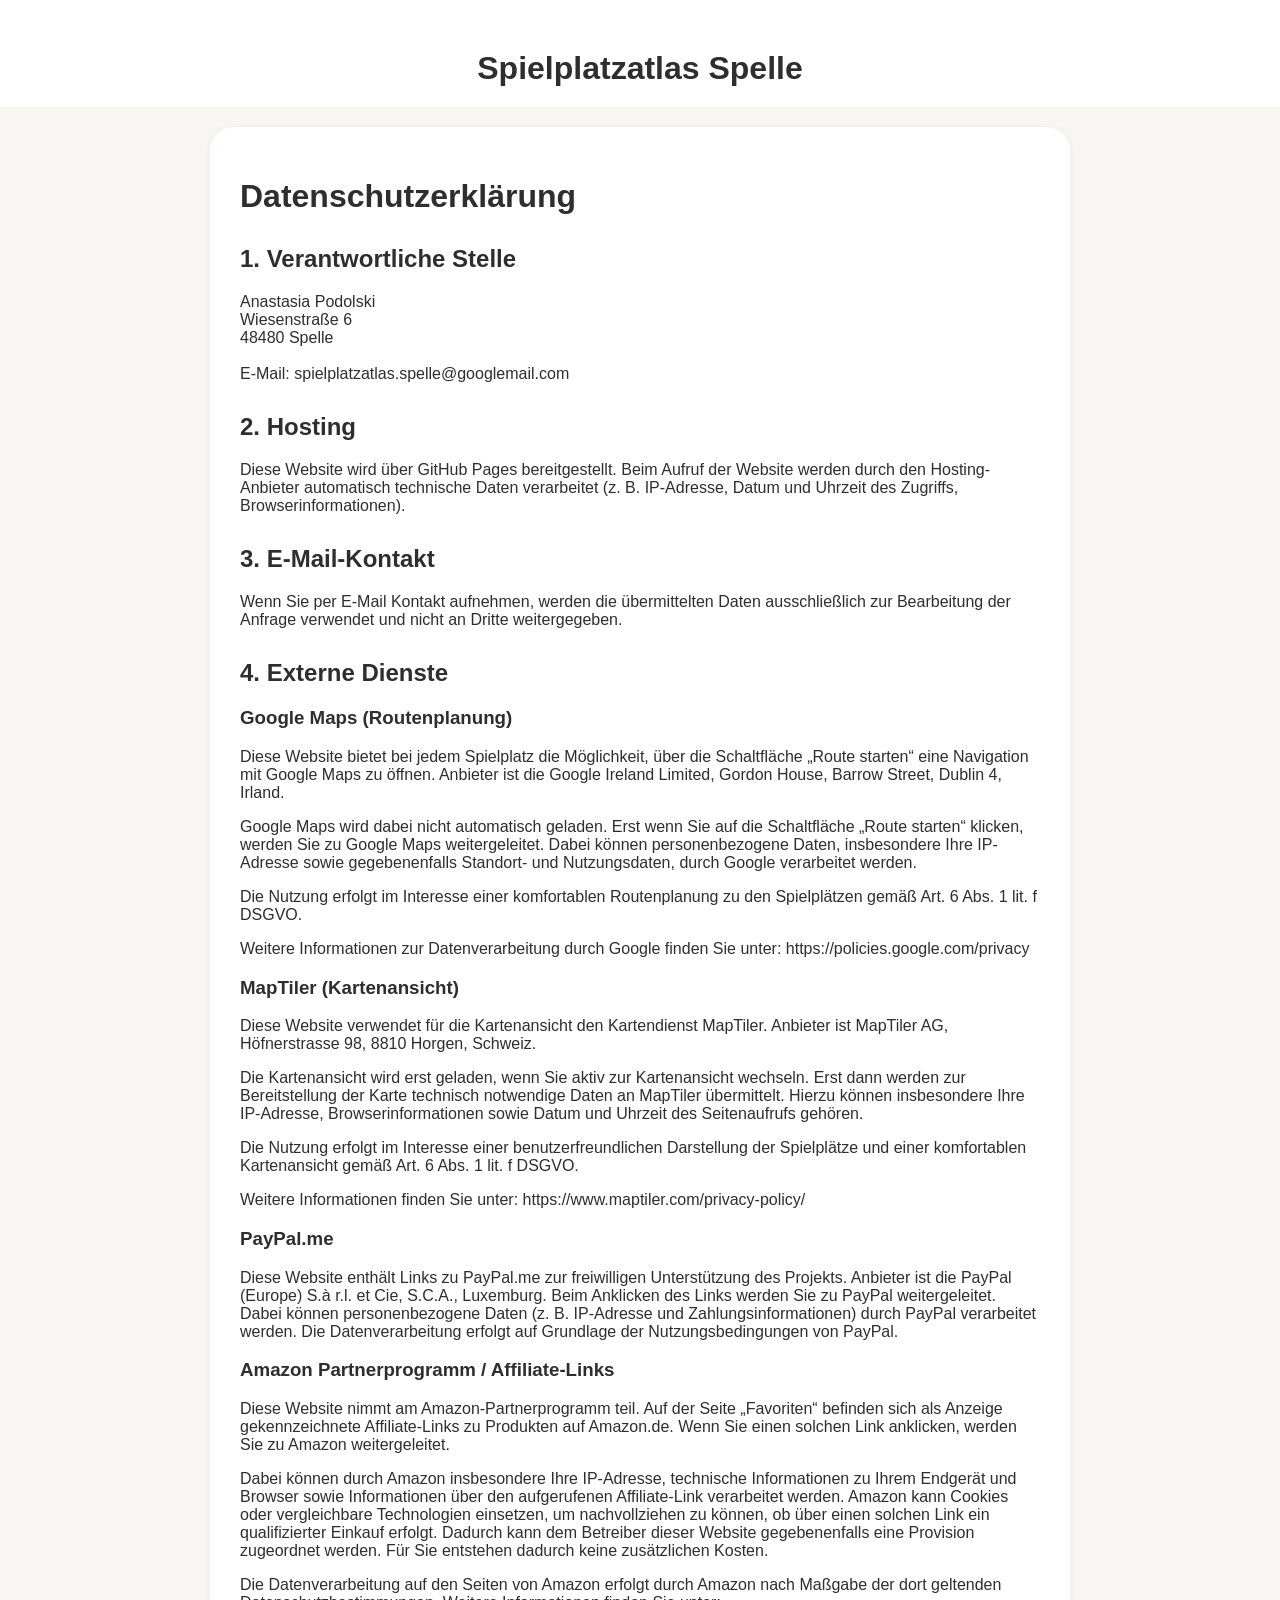
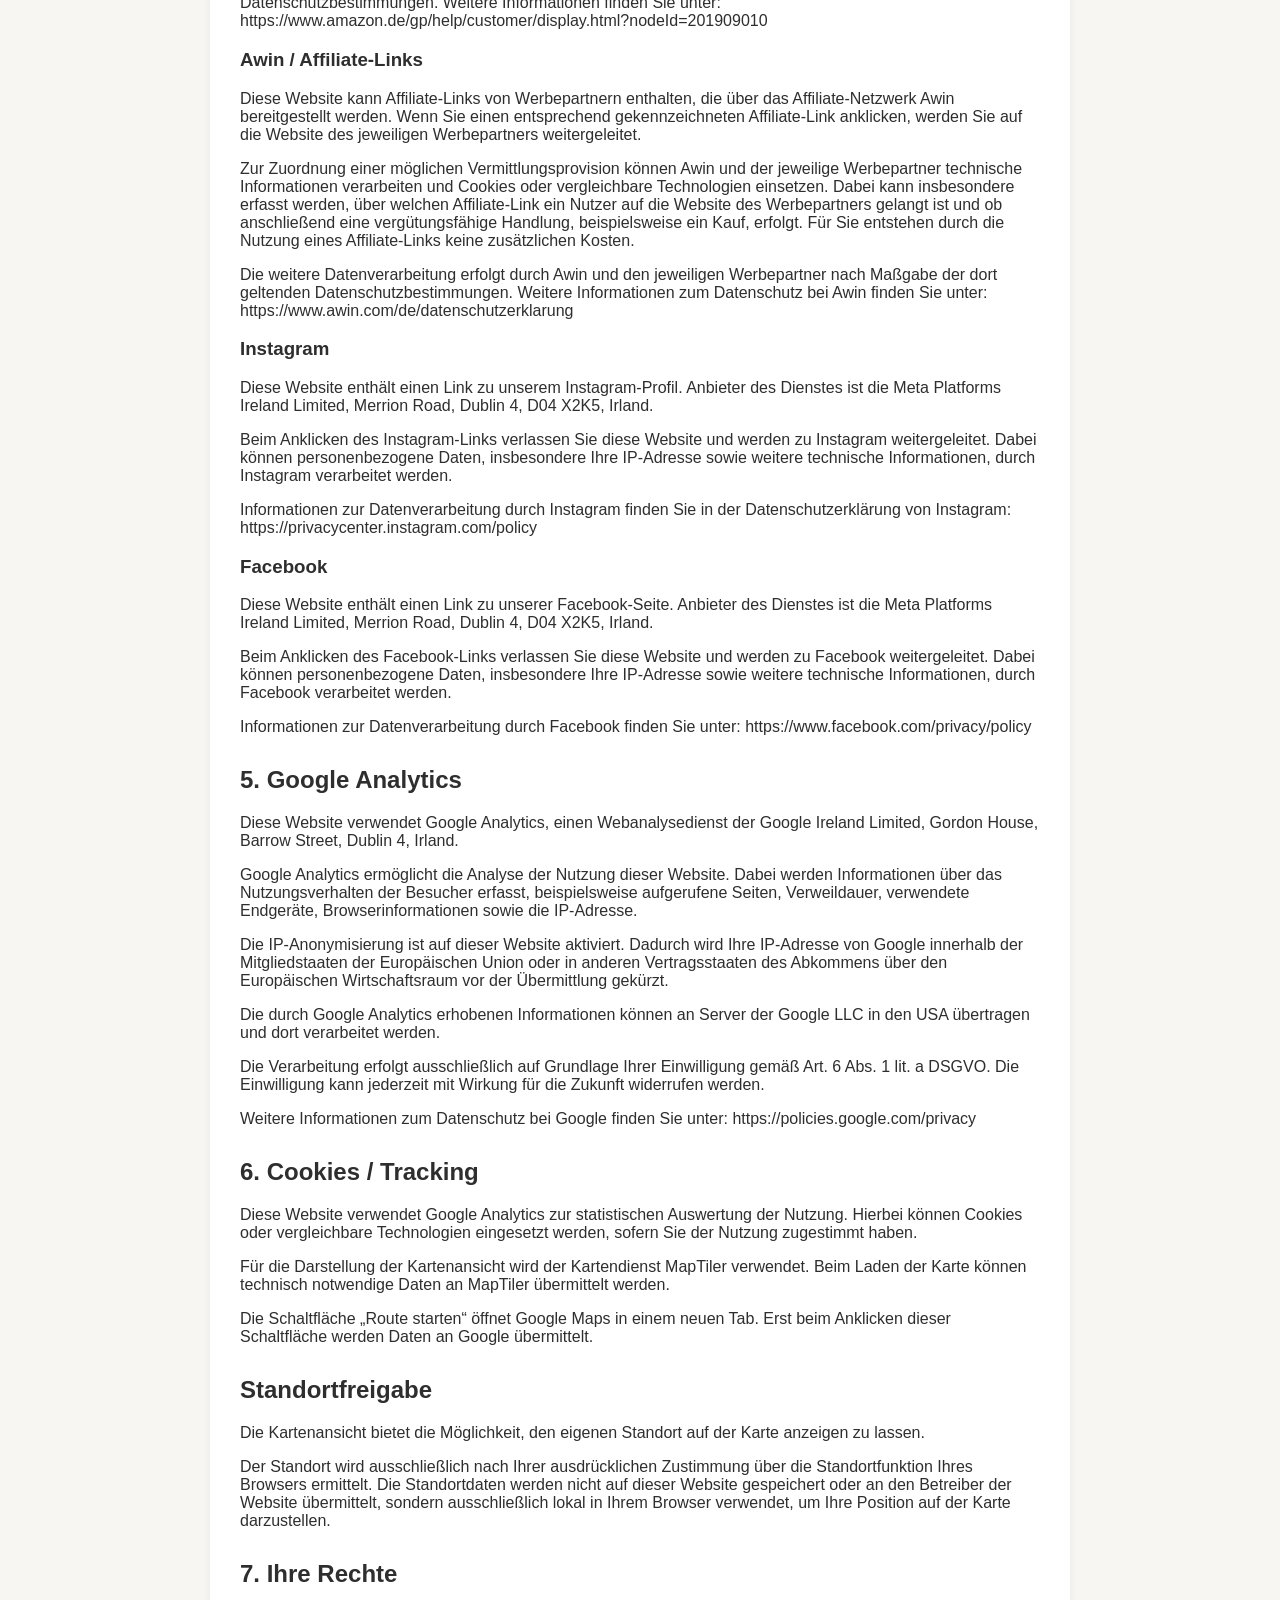
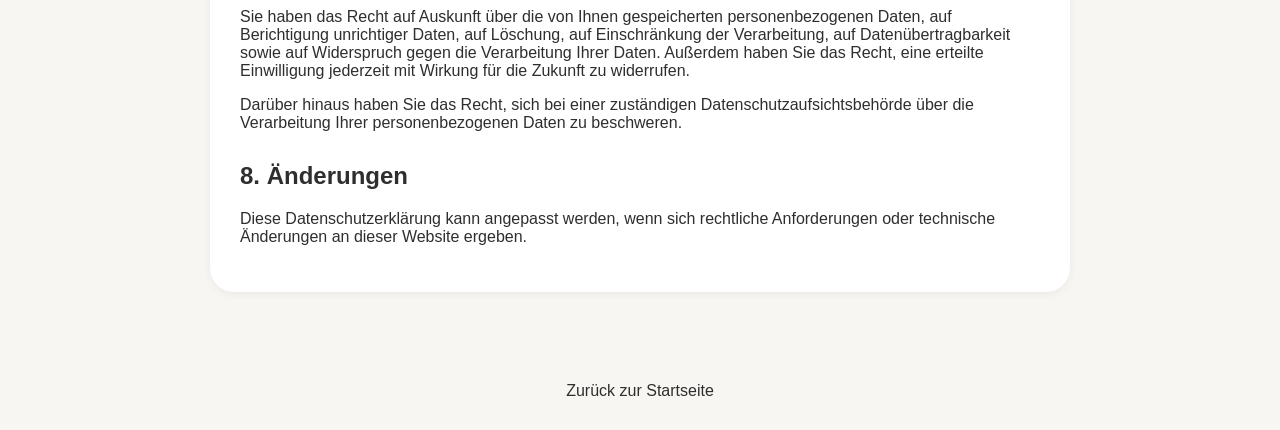
==== commit 7dc46796: "Add files via upload" ====
--- a/datenschutz.html
+++ b/datenschutz.html
@@ -145,6 +145,36 @@
       Die Datenverarbeitung erfolgt auf Grundlage der Nutzungsbedingungen von PayPal.
     </p>
     
+
+
+    <h3>Amazon Partnerprogramm / Affiliate-Links</h3>
+<p>
+  Diese Website nimmt am Amazon-Partnerprogramm teil. Auf der Seite „Favoriten“ befinden sich als Anzeige gekennzeichnete Affiliate-Links zu Produkten auf Amazon.de. Wenn Sie einen solchen Link anklicken, werden Sie zu Amazon weitergeleitet.
+</p>
+
+<p>
+  Dabei können durch Amazon insbesondere Ihre IP-Adresse, technische Informationen zu Ihrem Endgerät und Browser sowie Informationen über den aufgerufenen Affiliate-Link verarbeitet werden. Amazon kann Cookies oder vergleichbare Technologien einsetzen, um nachvollziehen zu können, ob über einen solchen Link ein qualifizierter Einkauf erfolgt. Dadurch kann dem Betreiber dieser Website gegebenenfalls eine Provision zugeordnet werden. Für Sie entstehen dadurch keine zusätzlichen Kosten.
+</p>
+
+<p>
+  Die Datenverarbeitung auf den Seiten von Amazon erfolgt durch Amazon nach Maßgabe der dort geltenden Datenschutzbestimmungen. Weitere Informationen finden Sie unter:
+  https://www.amazon.de/gp/help/customer/display.html?nodeId=201909010
+</p>
+
+    <h3>Awin / Affiliate-Links</h3>
+<p>
+  Diese Website kann Affiliate-Links von Werbepartnern enthalten, die über das Affiliate-Netzwerk Awin bereitgestellt werden. Wenn Sie einen entsprechend gekennzeichneten Affiliate-Link anklicken, werden Sie auf die Website des jeweiligen Werbepartners weitergeleitet.
+</p>
+
+<p>
+  Zur Zuordnung einer möglichen Vermittlungsprovision können Awin und der jeweilige Werbepartner technische Informationen verarbeiten und Cookies oder vergleichbare Technologien einsetzen. Dabei kann insbesondere erfasst werden, über welchen Affiliate-Link ein Nutzer auf die Website des Werbepartners gelangt ist und ob anschließend eine vergütungsfähige Handlung, beispielsweise ein Kauf, erfolgt. Für Sie entstehen durch die Nutzung eines Affiliate-Links keine zusätzlichen Kosten.
+</p>
+
+<p>
+  Die weitere Datenverarbeitung erfolgt durch Awin und den jeweiligen Werbepartner nach Maßgabe der dort geltenden Datenschutzbestimmungen. Weitere Informationen zum Datenschutz bei Awin finden Sie unter:
+  https://www.awin.com/de/datenschutzerklarung
+</p>
+
     <h3>Instagram</h3>
 <p>
   Diese Website enthält einen Link zu unserem Instagram-Profil.
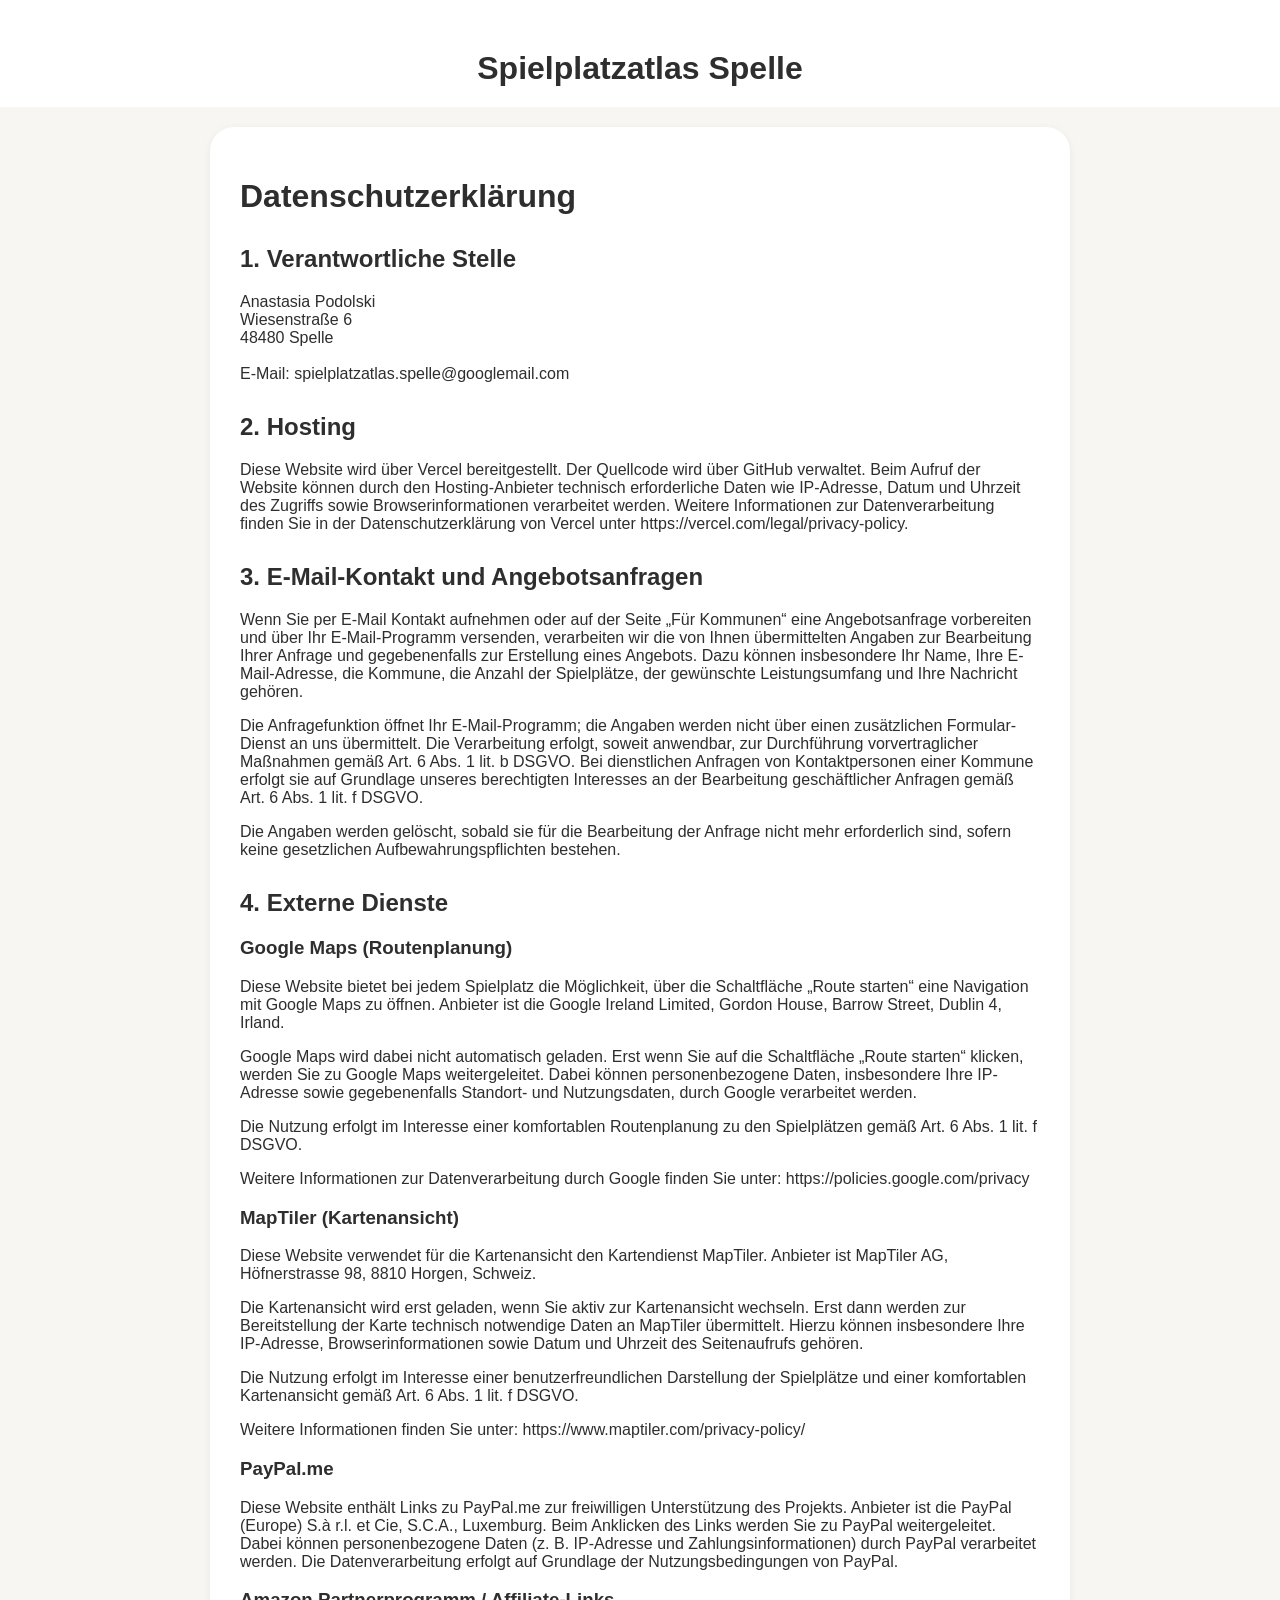
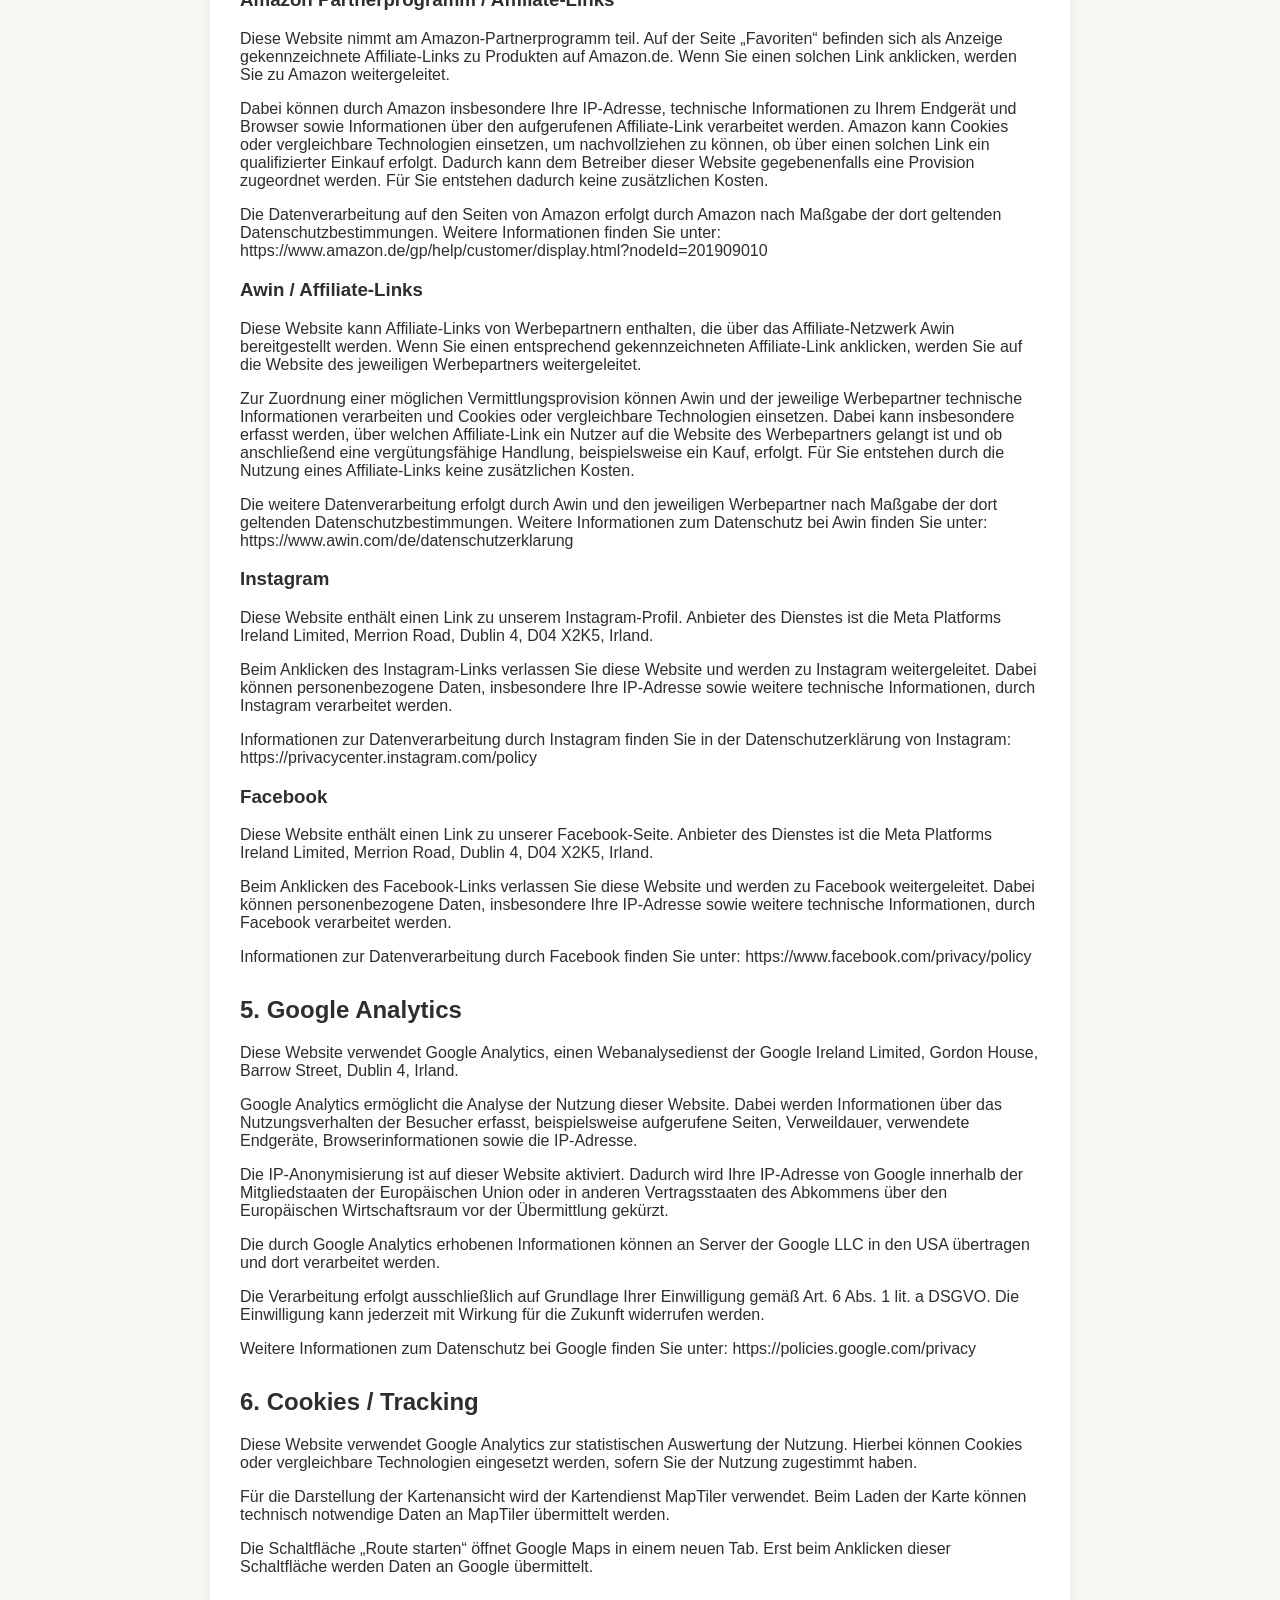
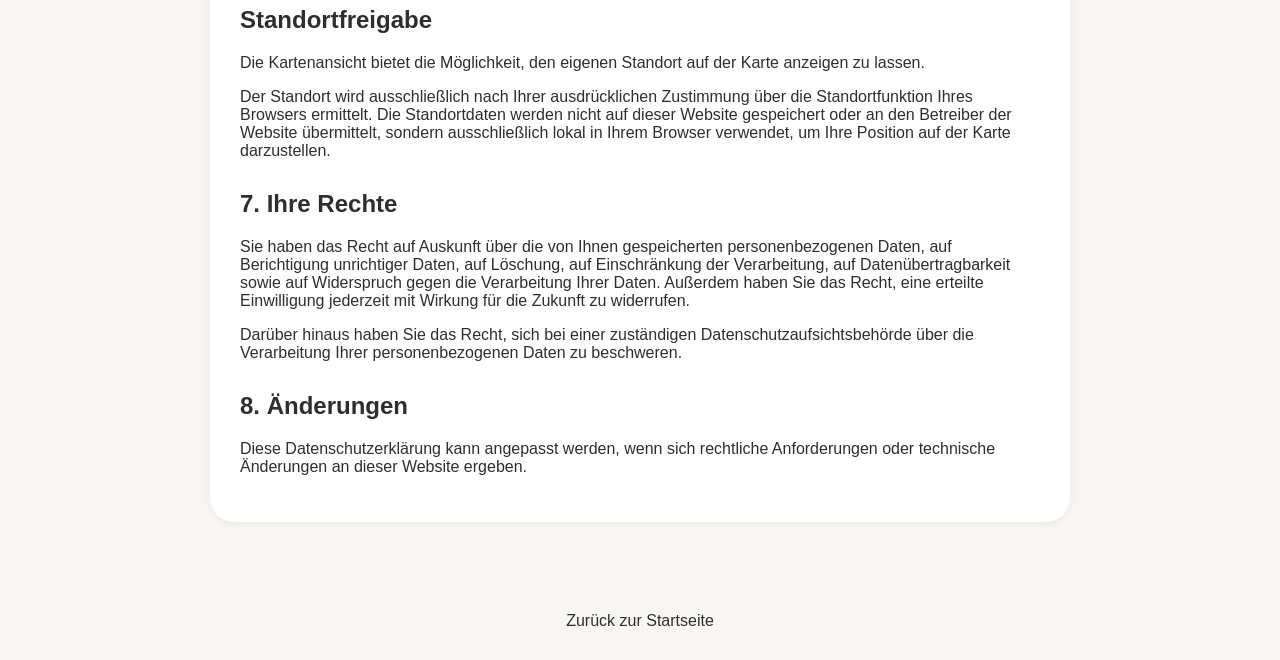
==== commit f0f339b7: "Add files via upload" ====
--- a/datenschutz.html
+++ b/datenschutz.html
@@ -77,12 +77,18 @@
 
     <h2>2. Hosting</h2>
     <p>
-      Diese Website wird über GitHub Pages bereitgestellt. Beim Aufruf der Website werden durch den Hosting-Anbieter automatisch technische Daten verarbeitet (z. B. IP-Adresse, Datum und Uhrzeit des Zugriffs, Browserinformationen).
-    </p>
-
-    <h2>3. E-Mail-Kontakt</h2>
-    <p>
-      Wenn Sie per E-Mail Kontakt aufnehmen, werden die übermittelten Daten ausschließlich zur Bearbeitung der Anfrage verwendet und nicht an Dritte weitergegeben.
+      Diese Website wird über Vercel bereitgestellt. Der Quellcode wird über GitHub verwaltet. Beim Aufruf der Website können durch den Hosting-Anbieter technisch erforderliche Daten wie IP-Adresse, Datum und Uhrzeit des Zugriffs sowie Browserinformationen verarbeitet werden. Weitere Informationen zur Datenverarbeitung finden Sie in der Datenschutzerklärung von Vercel unter https://vercel.com/legal/privacy-policy.
+    </p>
+
+    <h2>3. E-Mail-Kontakt und Angebotsanfragen</h2>
+    <p>
+      Wenn Sie per E-Mail Kontakt aufnehmen oder auf der Seite „Für Kommunen“ eine Angebotsanfrage vorbereiten und über Ihr E-Mail-Programm versenden, verarbeiten wir die von Ihnen übermittelten Angaben zur Bearbeitung Ihrer Anfrage und gegebenenfalls zur Erstellung eines Angebots. Dazu können insbesondere Ihr Name, Ihre E-Mail-Adresse, die Kommune, die Anzahl der Spielplätze, der gewünschte Leistungsumfang und Ihre Nachricht gehören.
+    </p>
+    <p>
+      Die Anfragefunktion öffnet Ihr E-Mail-Programm; die Angaben werden nicht über einen zusätzlichen Formular-Dienst an uns übermittelt. Die Verarbeitung erfolgt, soweit anwendbar, zur Durchführung vorvertraglicher Maßnahmen gemäß Art. 6 Abs. 1 lit. b DSGVO. Bei dienstlichen Anfragen von Kontaktpersonen einer Kommune erfolgt sie auf Grundlage unseres berechtigten Interesses an der Bearbeitung geschäftlicher Anfragen gemäß Art. 6 Abs. 1 lit. f DSGVO.
+    </p>
+    <p>
+      Die Angaben werden gelöscht, sobald sie für die Bearbeitung der Anfrage nicht mehr erforderlich sind, sofern keine gesetzlichen Aufbewahrungspflichten bestehen.
     </p>
 
     <h2>4. Externe Dienste</h2>
